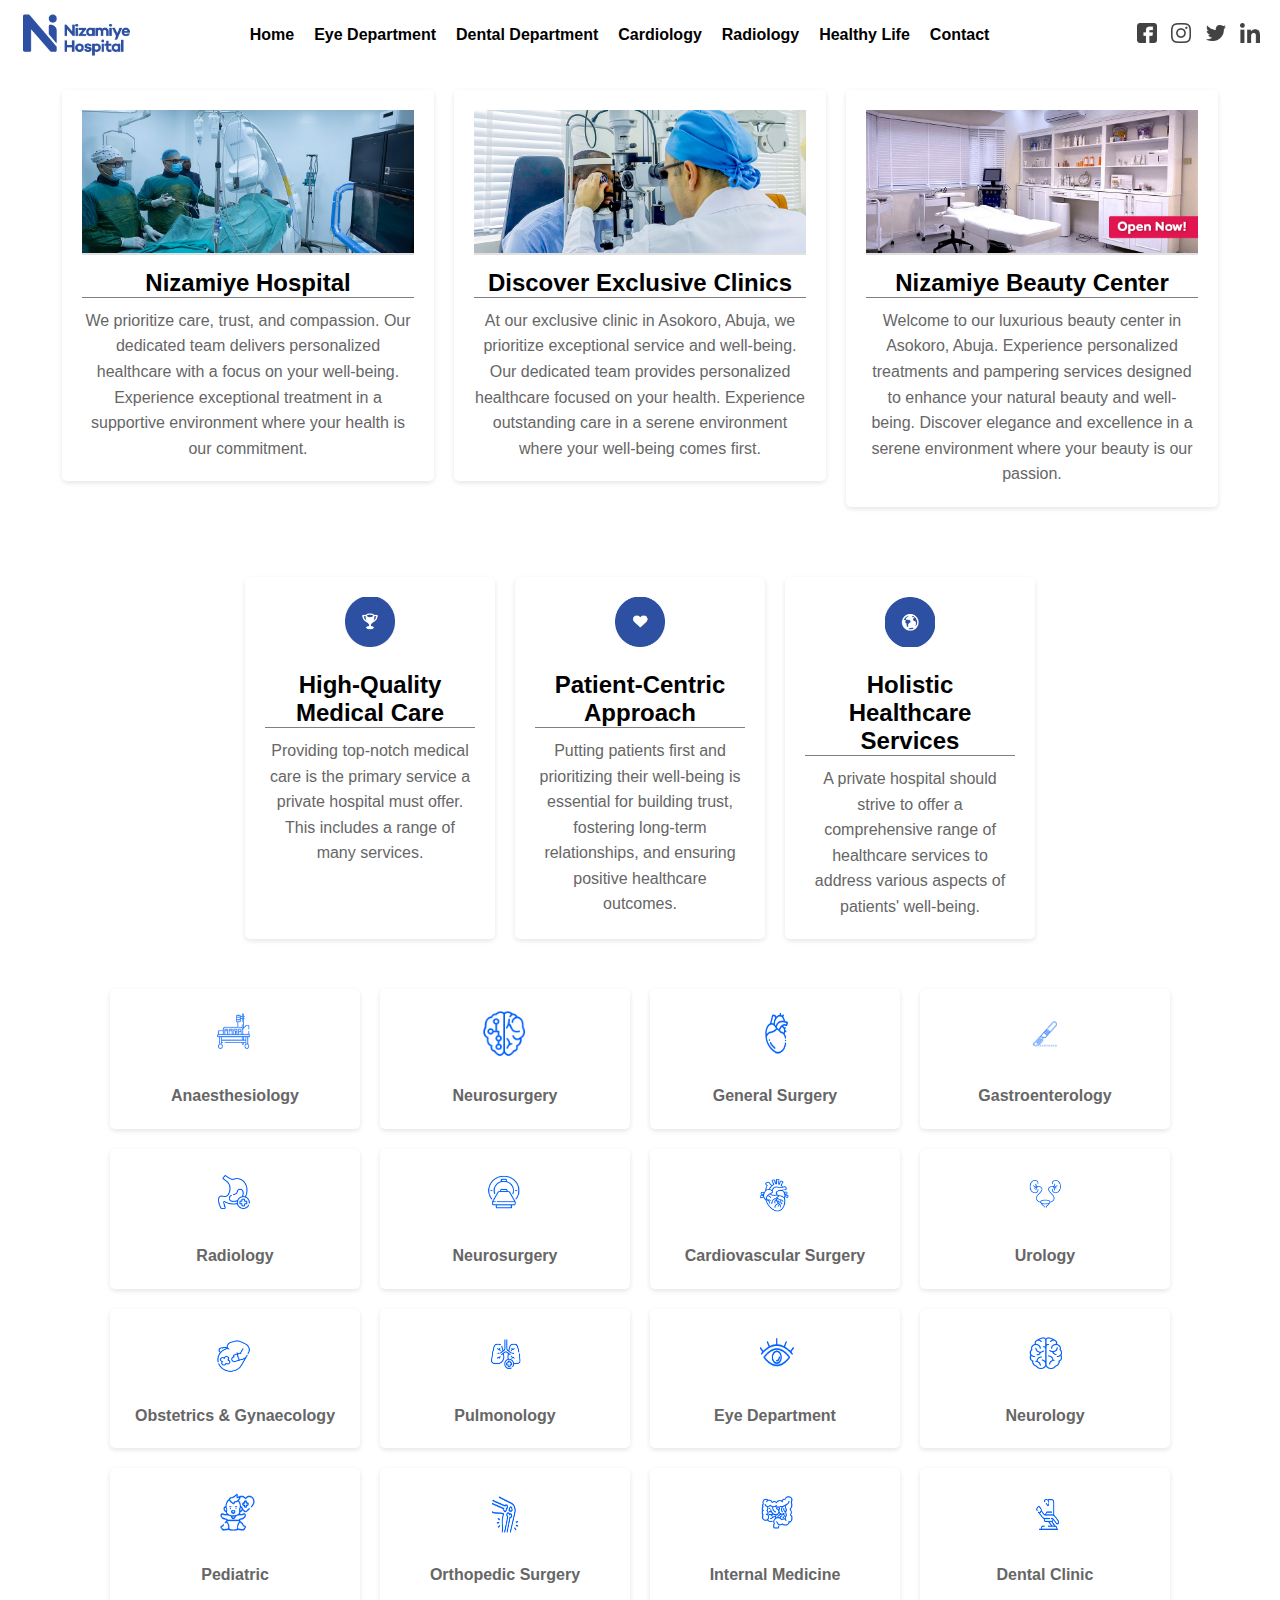
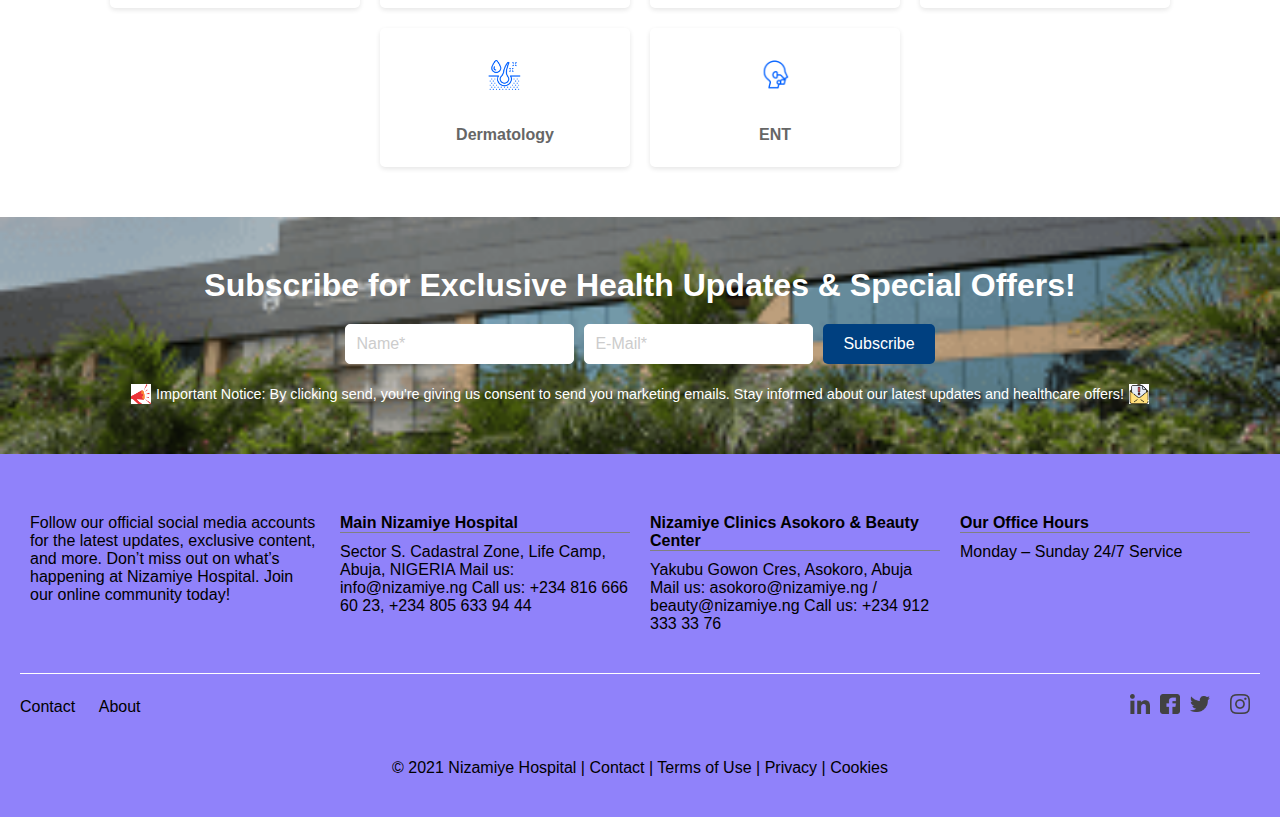
==== index.html @ de2276f6 "checkups" ====
<!DOCTYPE html>
<html lang="en">

<head>
  <meta charset="UTF-8">
  <meta name="viewport" content="width=device-width, initial-scale=1.0">
  <title>Document</title>
  <link rel="stylesheet" href="style.css">
  <link rel="stylesheet" href="nav.css">
  <link rel="stylesheet" href="footer.css">
  <link rel="stylesheet" href="home.css">
  <link rel="stylesheet" href="dental.css">
</head>

<body>
  <header>

    <div class="header-main">
        <img src="nav-img/blue_logo_transparent.png" alt="Nizamiye Hospital Logo" class="logo">
        <nav>
            <ul>
                <li><a href="index.html">Home</a></li>
                <li><a href="jeph.html">Eye Department</a></li>
                <li><a href="dental.html">Dental Department</a></li>
                <li><a href="#">Cardiology</a></li>
                <li><a href="#">Radiology</a></li>
                <li><a href="#">Healthy Life</a></li>
                <li><a href="#">Contact</a></li>
            </ul>
        </nav>
        <div class="social-media">
            <a href="#"><img src="nav-img/facebook.png" alt="Facebook"></a>
            <a href="#"><img src="nav-img/instagram.png" alt="Instagram"></a>
            <a href="#"><img src="nav-img/twitter.png" alt="Twitter"></a>
            <a href="#"><img src="nav-img/linkedin.png" alt=""></a>
        </div>
    </div>
</header>



      
      
      <div class="sections-container">
        <div class="section">
            <img src="home-img/main_lifecamp-1-1000x430.jpg" alt="Nizamiye Hospital">
            <h3>Nizamiye Hospital</h3>
            <p>We prioritize care, trust, and compassion. Our dedicated team delivers personalized healthcare with a
                focus on your well-being. Experience exceptional treatment in a supportive environment where your health
                is our commitment.</p>
        </div>
        <div class="section">
            <img src="home-img/main_asokoro2-1000x430.jpg" alt="Exclusive Clinics">
            <h3>Discover Exclusive Clinics</h3>
            <p>At our exclusive clinic in Asokoro, Abuja, we prioritize exceptional service and well-being. Our
                dedicated team provides personalized healthcare focused on your health. Experience outstanding care in a
                serene environment where your well-being comes first.</p>
        </div>
        <div class="section">
            <img src="home-img/main_beauty-1000x430-1.jpg" alt="Beauty Center">
            <h3>Nizamiye Beauty Center</h3>
            <p>Welcome to our luxurious beauty center in Asokoro, Abuja. Experience personalized treatments and
                pampering services designed to enhance your natural beauty and well-being. Discover elegance and
                excellence in a serene environment where your beauty is our passion.</p>
        </div>
    </div>


    <section class="services-section">
        <div class="container">
            <div class="service">
                <img src="home-img/2ndthrophy download.png" alt="High-Quality Medical Care">
                <h3>High-Quality Medical Care</h3>
                <p>Providing top-notch medical care is the primary service a private hospital must offer. This includes
                    a range of many services.</p>
            </div>
            <div class="service">
                <img src="home-img/heart.png" alt="Patient-Centric Approach">
                <h3>Patient-Centric Approach</h3>
                <p>Putting patients first and prioritizing their well-being is essential for building trust, fostering
                    long-term relationships, and ensuring positive healthcare outcomes.</p>
            </div>
            <div class="service">
                <img src="home-img/health.png" alt="Holistic Healthcare Services">
                <h3>Holistic Healthcare Services</h3>
                <p>A private hospital should strive to offer a comprehensive range of healthcare services to address
                    various aspects of patients' well-being.</p>
            </div>
        </div>

        <div class="container icons">
            <div class="icon-item">
                <img src="home-img/a.png" alt="Anaesthesiology">
                <p>Anaesthesiology</p>
            </div>
            <div class="icon-item">
                <img src="home-img/nuero.png" alt="Neurosurgery">
                <p>Neurosurgery</p>
            </div>
            <div class="icon-item">
                <img src="home-img/Screenshot 2024-07-18 151837.png" alt="General Surgery">
                <p>General Surgery</p>
            </div>
            <div class="icon-item">
                <img src="home-img/Screenshot 2024-07-18 151812.png" alt="Cardiology">
                <p>Gastroenterology</p>
            </div>
            <div class="icon-item">
                <img src="home-img/gas.png" alt="Anaesthesiology">
                <p>Radiology</p>
            </div>
            <div class="icon-item">
                <img src="home-img/radio.png" alt="Neurosurgery">
                <p>Neurosurgery</p>
            </div>
            <div class="icon-item">
                <img src="home-img/cardvio.png" alt="General Surgery">
                <p>Cardiovascular Surgery
                </p>
            </div>
            <div class="icon-item">
                <img src="home-img/urulogy.png" alt="Cardiology">
                <p>Urology</p>
            </div>
            <div class="icon-item">
                <img src="home-img/obster.png" alt="Anaesthesiology">
                <p>Obstetrics & Gynaecology
                </p>
            </div>
            <div class="icon-item">
                <img src="home-img/patholgy.png" alt="Neurosurgery">
                <p>Pulmonology</p>
            </div>
            <div class="icon-item">
                <img src="home-img/eyes.png" alt="General Surgery">
                <p>Eye Department</p>
            </div>
            <div class="icon-item">
                <img src="home-img/neurology.png" alt="Cardiology">
                <p>Neurology
                </p>
            </div>
            <div class="icon-item">
                <img src="home-img/pedriatic.png" alt="Anaesthesiology">
                <p>Pediatric
                </p>
            </div>
            <div class="icon-item">
                <img src="home-img/othopedic.png" alt="Neurosurgery">
                <p>Orthopedic Surgery
                </p>
            </div>
            <div class="icon-item">
                <img src="home-img/internal.png" alt="General Surgery">
                <p>Internal Medicine
                </p>
            </div>
            <div class="icon-item">
                <img src="home-img/dental.png" alt="Cardiology">
                <p>Dental Clinic
                </p>
            </div>
            <div class="icon-item">
                <img src="home-img/dermatology.png" alt="Anaesthesiology">
                <p>Dermatology</p>
            </div>
            <div class="icon-item">
                <img src="home-img/ent.png" alt="Anaesthesiology">
                <p>ENT</p>
            </div>
        </div>
    </section>

    <section class="subscribe-section">
        <div class="sub-container">
            <h2>Subscribe for Exclusive Health Updates & Special Offers!</h2>
            <form class="subscribe-form">
                <input type="text" placeholder="Name*" required>
                <input type="email" placeholder="E-Mail*" required>
                <button type="submit">Subscribe</button>
            </form>
            <p class="notice">
                <img src="home-img/noticedownload.png" alt="Notice Icon">
                Important Notice: By clicking send, you're giving us consent to send you marketing emails. Stay informed
                about our latest updates and healthcare offers!
                <img src="home-img/emaildownload.png" alt="Email Icon">
            </p>
        </div>
    </section>

    <footer class="footer">
      <div class="footer-top">
          <div class="footer-col">
              <p>Follow our official social media accounts for the latest updates, exclusive content, and more. Don’t
                  miss out on what’s happening at Nizamiye Hospital. Join our online community today!</p>
    
          </div>
      <div class="footer-col">
          <h3>Main Nizamiye Hospital</h3>
          <p>Sector S. Cadastral Zone, Life Camp, Abuja, NIGERIA
              Mail us: info@nizamiye.ng
              Call us: +234 816 666 60 23, +234 805 633 94 44</p>
      </div>
      <div class="footer-col">
          <h3>Nizamiye Clinics Asokoro & Beauty Center</h3>
          <p>Yakubu Gowon Cres, Asokoro, Abuja
              Mail us: asokoro@nizamiye.ng / beauty@nizamiye.ng
              Call us: +234 912 333 33 76</p>
      </div>
      <div class="footer-col">
          <h3>Our Office Hours</h3>
          <p>Monday – Sunday
              24/7 Service</p>
      </div>

  </div>
  <div class="footer-bottom">
      <div class="footer-links">
          <a href="#">Contact</a>
          <a href="#">About</a>
      </div>
      <div class="footer-social">
          <a href="#"><img src="footer-img/linkedin.png" alt="" class="soc">
              <div class="fab fa-linkedin"></div>
          </a>
          <a href="#"><img src="footer-img/facebook.png" alt="" class="soc">
              <div class="fab fa-facebook"></div>
          </a>
          <a href="#"><img src="footer-img/twitter.png" alt="" class="soc">
              <div class="fab fa-twitter"></div>
          </a>
          <a href="#"><img src="youtube.png" alt="" class="soc">
              <div class="fab fa-youtube"></div>
          </a>
          <a href="#">
              <div class="fab fa-instagram"><img src="footer-img/instagram.png" alt="" class="soc"></div>
          </a>
      </div>
  </div>
  <div class="footer-legal">
      <p>&copy; 2021 Nizamiye Hospital | <a href="#">Contact</a> | <a href="#">Terms of Use</a> |
          <a href="#">Privacy</a> | <a href="#">Cookies</a>
      </p>
  </div>
</footer>
</body>

</html>
---- style.css ----
* {
    margin: 0;
    padding: 0;
    box-sizing: border-box;
}
body {
    font-family: Arial, sans-serif;
    margin: 0;
    padding: 0;
    box-sizing: border-box;
}
---- nav.css ----
header {
    background-color: #303F9F;
    color: white;
}

.contact-info {
    text-align: center;
    padding: 10px 0;
}

.header-main {
    display: flex;
    justify-content: space-between;
    align-items: center;
    background-color: white;
    padding: 10px 20px;
}

.logo {
    max-height: 50px;
}

nav ul {
    list-style-type: none;
    margin: 0;
    padding: 0;
    display: flex;
}

nav ul li {
    margin-right: 20px;
}

nav ul li a {
    text-decoration: none;
    color: black;
    font-weight: bold;
}

nav ul li a:hover {
    color: #303F9F;
}.social-media a {
    margin-left: 10px;
}

.social-media img {
    max-height: 20px;
}
---- footer.css ----
.footer {
    background-color: rgb(144, 130, 250);
    padding: 40px 20px;
}

.footer-top {
    display: flex;
    justify-content: space-between;
    flex-wrap: wrap;
}

.footer-col {
    flex: 1;
    min-width: 150px;
    margin: 20px 10px;
}

.footer-col h3 {
    font-size: 16px;
    margin-bottom: 10px;
}

.footer-col ul {
    list-style: none;
    padding: 0;
}

.footer-col ul li {
    margin-bottom: 8px;
}

.footer-col ul li a {
    text-decoration: none;
    color: black;
}

.footer-col ul li a:hover {
    text-decoration: underline;
}

.footer-bottom {
    display: flex;
    justify-content: space-between;
    align-items: center;
    border-top: 1px solid white;
    padding-top: 20px;
    margin-top: 20px;
    width: 100%;
    gap: 20px;

}

.footer-links a {


    margin-right: 20px;
    text-decoration: none;
    color: black;
    left: 20px;
}



/* .footer-links a:hover {
    text-decoration: underline;
} */

.footer-social {
    display: flex;
    margin-right: 10px;
    font-size: 20px;
    color: black;
    gap: 10px;

}

.soc {
    width: 20px;

}

.footer-legal {
    text-align: center;
    border-top: 1px solid #white;
    padding-top: 20px;
    margin-top: 20px;
}

.footer-legal a {
    text-decoration: none;
    color: black;
}

.footer-legal a:hover {
    text-decoration: underline;
}
---- home.css ----
.sections-container {
    display: flex;
    justify-content: center;
    align-items: flex-start;
    padding: 20px;
    gap: 20px;
}

.section {
    background-color: white;
    border-radius: 5px;
    box-shadow: 0 2px 5px rgba(0, 0, 0, 0.1);
    overflow: hidden;
    width: 30%;
    text-align: center;
    padding: 20px;
    box-sizing: border-box;
}

.section img {
    width: 100%;
    height: auto;
    border-bottom: 2px solid #e0e0e0;
}

.section h3 {
    font-size: 1.5em;
    margin: 10px 0;
}

.section p {
    font-size: 1em;
    color: #666;
    line-height: 1.6;
}




.subscribe-section {
    background: url('home-img/Nizamiye-Hospital-Abuja-326x245.png') no-repeat center center/cover;
    background-size: cover;
    color: white;
    text-align: center;
    padding: 50px 0;
}

.sub-container {
    width: 80%;
    margin: 0 auto;
}

h2 {
    font-size: 2em;
    margin-bottom: 20px;
}

.subscribe-form {
    display: flex;
    justify-content: center;
    gap: 10px;
    margin-bottom: 20px;
}

.subscribe-form input {
    padding: 10px;
    border: 1px solid #fff;
    border-radius: 5px;
    font-size: 1em;
    color: #333;
    outline: none;
}

.subscribe-form input::placeholder {
    color: #ccc;
}

.subscribe-form button {
    padding: 10px 20px;
    border: none;
    border-radius: 5px;
    background-color: #004080;
    color: white;
    font-size: 1em;
    cursor: pointer;
}

.notice {
    font-size: 0.9em;
    margin-top: 20px;
    display: flex;
    align-items: center;
    justify-content: center;
    gap: 5px;
}

.notice img {
    width: 20px;
    height: 20px;
}

.service{
    background-color: #004080;
}

.services-section {
    text-align: center;
    padding: 50px 0;
}

.container {
    display: flex;
    justify-content: center;
    flex-wrap: wrap;
    gap: 20px;
}

.service, .icon-item {
    background-color: white;
    border-radius: 5px;
    box-shadow: 0 2px 5px rgba(0, 0, 0, 0.1);
    padding: 20px;
    width: 250px;
    box-sizing: border-box;
}

.service img, .icon-item img {
    width: 50px;
    height: 50px;
    margin-bottom: 10px;
}

.service h3 {
    font-size: 1.5em;
    margin: 10px 0;
}

.service p, .icon-item p {
    font-size: 1em;
    color: #666;
    line-height: 1.6;
}

.icons {
    margin-top: 50px;
}

.icon-item p {
    margin-top: 10px;
    font-weight: bold;
}
---- dental.css ----
* {
    padding: 0;
    margin: 0;
    box-sizing: 0;
}
body {
    font-family: Arial, Helvetica, sans-serif;
}
.clinic {
    display: flex;
    flex-direction: column;
    height: 110px;
    padding:3% 0% 0% 5% ;
    gap: 5px;
    margin: 1% 0% 1% 0%;
    background-color: rgb(0,148,130);
    color: white;
}
.Billing_ctn {
    display: flex;
    flex-direction: row;
    flex-wrap: wrap;
    justify-content: center;
    width: 97% ;
}
.Allbilling {
    display: flex;
    flex-direction: column;
    flex-wrap: wrap;
    width: 70%;
}
.Welcome {
    display: flex;
    flex-direction: column;
    line-height: 30px;
    padding-left: 4%;
}
.Why {
    display: flex;
    flex-direction: column;
    width: 14%;
    gap: 20px;
    background-color: white;
    padding-left: 1.%;
}
h3 {
    border-bottom: 1px solid gray;
}
.p_one {
    border-bottom: 1px solid gray;
}
.EX {
    display: flex;
    flex-direction: row;
    flex-wrap: wrap;
    width: 95%;
    gap:3%;
    margin-top: 2%;
    justify-content: center;
    background-color: rgb(248,248,248);
}
.Choose {
    display: flex;
    flex-direction: column;
    width: 75%;
    gap: 35px;
}
.can {
    display: flex;
    padding: 3% 0% 1% 3%;
    line-height: 30px;
}
.Team {
    display: flex;
    flex-direction: column;
    padding: 3% 0% 1% 3%;
    line-height: 30px;
    width: 50%;
}
.Team img {
    width: 100%;
}
.two {
    font-size: x-small;
    padding-left: 5%;
}
.Rightside {
    display: flex;
    flex-direction: column;
    flex-wrap: wrap;
    width: 30%;
    gap: 10%;  
}
.search {
    display: flex;
    height: 5%;
    width: 400px;
}
.search input {
    width: 100%;
}
.search button {
    width: 30%;
    background-color: black;
    color: white;
}
.Healthy {
    display: flex;
    gap: 5px;
    align-items: center;
}
hr {
    width: 60%; 
}
.img1 img {
    width: 90%;
}
.img2 img {
    width: 100%;
}
.pic {
    display: flex;
}
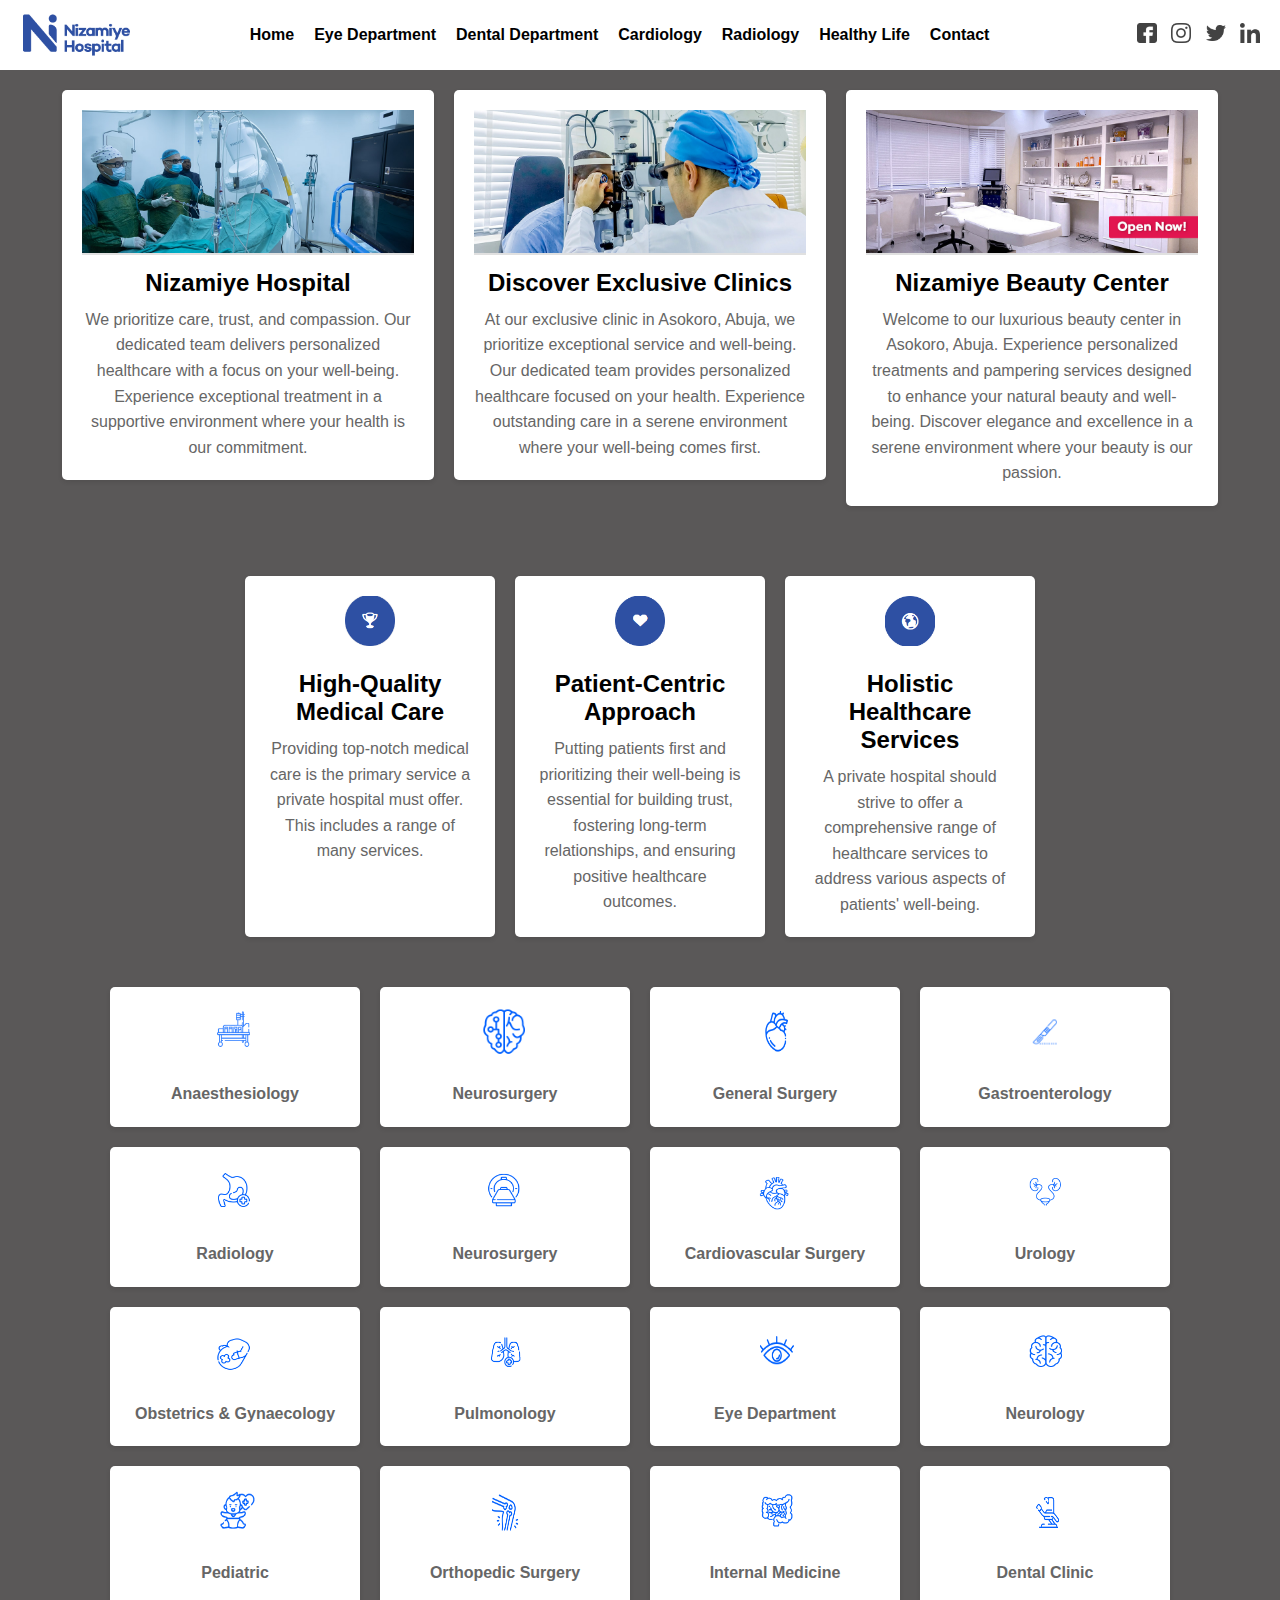
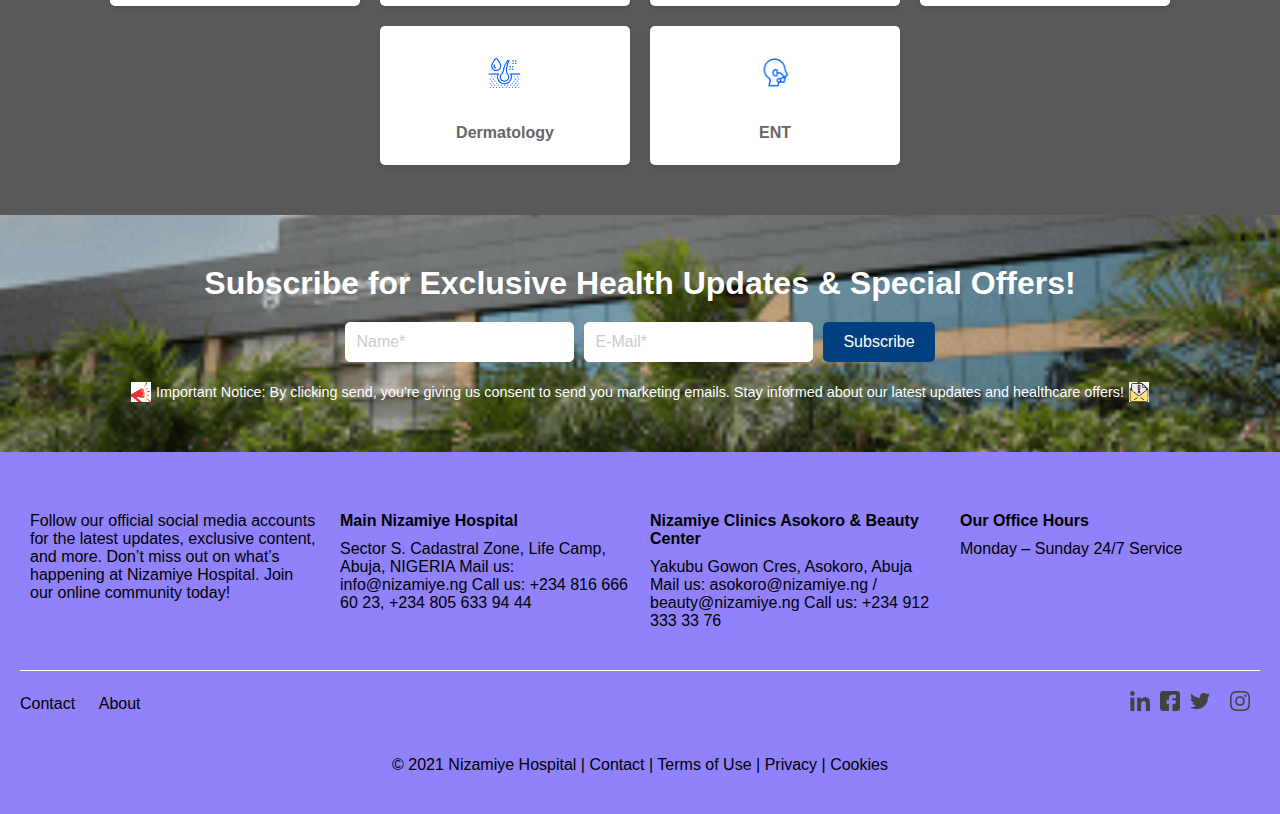
==== commit e4fd10c2: "LINKED JAPH PAGE" ====
--- a/index.html
+++ b/index.html
@@ -9,7 +9,7 @@
   <link rel="stylesheet" href="nav.css">
   <link rel="stylesheet" href="footer.css">
   <link rel="stylesheet" href="home.css">
-  <link rel="stylesheet" href="dental.css">
+  <link rel="stylesheet" href="jeph.css">
 </head>
 
 <body>
@@ -23,7 +23,7 @@
                 <li><a href="jeph.html">Eye Department</a></li>
                 <li><a href="dental.html">Dental Department</a></li>
                 <li><a href="#">Cardiology</a></li>
-                <li><a href="#">Radiology</a></li>
+                <li><a href="rad.html">Radiology</a></li>
                 <li><a href="#">Healthy Life</a></li>
                 <li><a href="#">Contact</a></li>
             </ul>
--- a/jeph.css
+++ b/jeph.css
@@ -0,0 +1,175 @@
+*{margin: 0%;padding: 0%;}
+body{background-color: rgb(90, 88, 88);}
+header {
+    background-color: #303F9F;
+    color: white;
+}
+
+.contact-info {
+    text-align: center;
+    padding: 10px 0;
+}
+
+.header-main {
+    display: flex;
+    justify-content: space-between;
+    align-items: center;
+    background-color: white;
+    padding: 10px 20px;
+}
+
+.logo {
+    max-height: 50px;
+}
+
+nav ul {
+    list-style-type: none;
+    margin: 0;
+    padding: 0;
+    display: flex;
+}
+
+nav ul li {
+    margin-right: 20px;
+}
+
+nav ul li a {
+    text-decoration: none;
+    color: black;
+    font-weight: bold;
+}
+
+nav ul li a:hover {
+    color: #303F9F;
+}.social-media a {
+    margin-left: 10px;
+}
+
+.social-media img {
+    max-height: 20px;
+}
+.section1{background-image: url(./Images/background\ img.jpg);background-size: cover;height: 500px;}
+.h1{text-align: center;color: rgb(0, 0, 0);top: 50%;right: 30%;position: relative;font-size: 30px;}
+.colu1{margin-left: 300px;}
+.coll0{text-align: center;width: 100%;align-self: center;margin-top: 20px;margin-bottom: 20px;}
+.section3{width: 100%;display: flex;justify-content: center;height: 400px;gap: 20px;margin-bottom: 20px;}
+.coll1{background-image: url(./Images/img01.webp);width: 60%;}
+.text1{margin-top: 320px;color: rgb(7, 7, 7);}
+.coll2{background-image: url(./Images/img9.jpg);width: 40%;background-size: cover;}
+.text2{margin-top: 300px;color: rgb(110, 109, 109);}
+.section4{width: 100%;display: flex;justify-content: center;height: 400px;gap: 20px;margin-bottom: 20px;}
+.text3{margin-top: 300px;color: rgb(8, 8, 8);}
+.coll4{background-image: url(./Images/img10.avif);width: 40%;}
+.text4{margin-top: 300px;color: rgb(253, 252, 252);}
+.coll5{background-image: url(./Images/img3.jpg);width: 60%;}
+.section5{width: 100%;display: flex;justify-content: center;height: 300px;gap: 20px;margin-bottom: 30px;}
+.text5{margin-top: 200px;color: rgb(245, 244, 244);}
+.coll6{background-image: url(./Images/img5.jpg);width: 33.3%;}
+.text6{margin-top: 200px;color: rgb(255, 255, 255);}
+.coll7{background-image: url(./Images/img6.jpg);width: 33.3%;background-repeat: no-repeat;height: 300px;}
+.text7{margin-top: 200px;color: rgb(255, 255, 255);}
+.coll8{background-image: url(./Images/img7.jpg);width: 33.3%; background-size: cover;}
+.section6{background-image: url(./Images/img1.jpg);background-size:cover;height: 500px;background-repeat: no-repeat;}
+.button1{text-align: center;color: rgb(0, 0, 0);top: 80%;left: 0%;position: relative;font-size: 30px;}
+.section7{width: 100%;margin-bottom: 30px;align-items: center;justify-content: center;display: flex;}
+.section8{width: 100%;margin-bottom: 30px;align-items: center;display: flex;gap: 30px;align-items: normal;}
+.img1{width: 50%;}
+.img2{width: 50%;}
+.tsect{align-items: center;justify-content: center;display: flex;gap: 30px;margin-bottom: 30px;}
+.b1{align-self: center;}
+.b2{align-self: center;}
+.footer {
+    background-color: rgb(144, 130, 250);
+    padding: 40px 20px;
+}
+
+.footer-top {
+    display: flex;
+    justify-content: space-between;
+    flex-wrap: wrap;
+}
+
+.footer-col {
+    flex: 1;
+    min-width: 150px;
+    margin: 20px 10px;
+}
+
+.footer-col h3 {
+    font-size: 16px;
+    margin-bottom: 10px;
+}
+
+.footer-col ul {
+    list-style: none;
+    padding: 0;
+}
+
+.footer-col ul li {
+    margin-bottom: 8px;
+}
+
+.footer-col ul li a {
+    text-decoration: none;
+    color: black;
+}
+
+.footer-col ul li a:hover {
+    text-decoration: underline;
+}
+
+.footer-bottom {
+    display: flex;
+    justify-content: space-between;
+    align-items: center;
+    border-top: 1px solid white;
+    padding-top: 20px;
+    margin-top: 20px;
+    width: 100%;
+    gap: 20px;
+
+}
+
+.footer-links a {
+
+
+    margin-right: 20px;
+    text-decoration: none;
+    color: black;
+    left: 20px;
+}
+
+
+
+/* .footer-links a:hover {
+    text-decoration: underline;
+} */
+
+.footer-social {
+    display: flex;
+    margin-right: 10px;
+    font-size: 20px;
+    color: black;
+    gap: 10px;
+
+}
+
+.soc {
+    width: 20px;
+
+}
+.footer-legal {
+    text-align: center;
+    border-top: 1px solid #white;
+    padding-top: 20px;
+    margin-top: 20px;
+}
+.footer-legal a {
+    text-decoration: none;
+    color: black;
+}
+
+.footer-legal a:hover {
+    text-decoration: underline;
+}
+
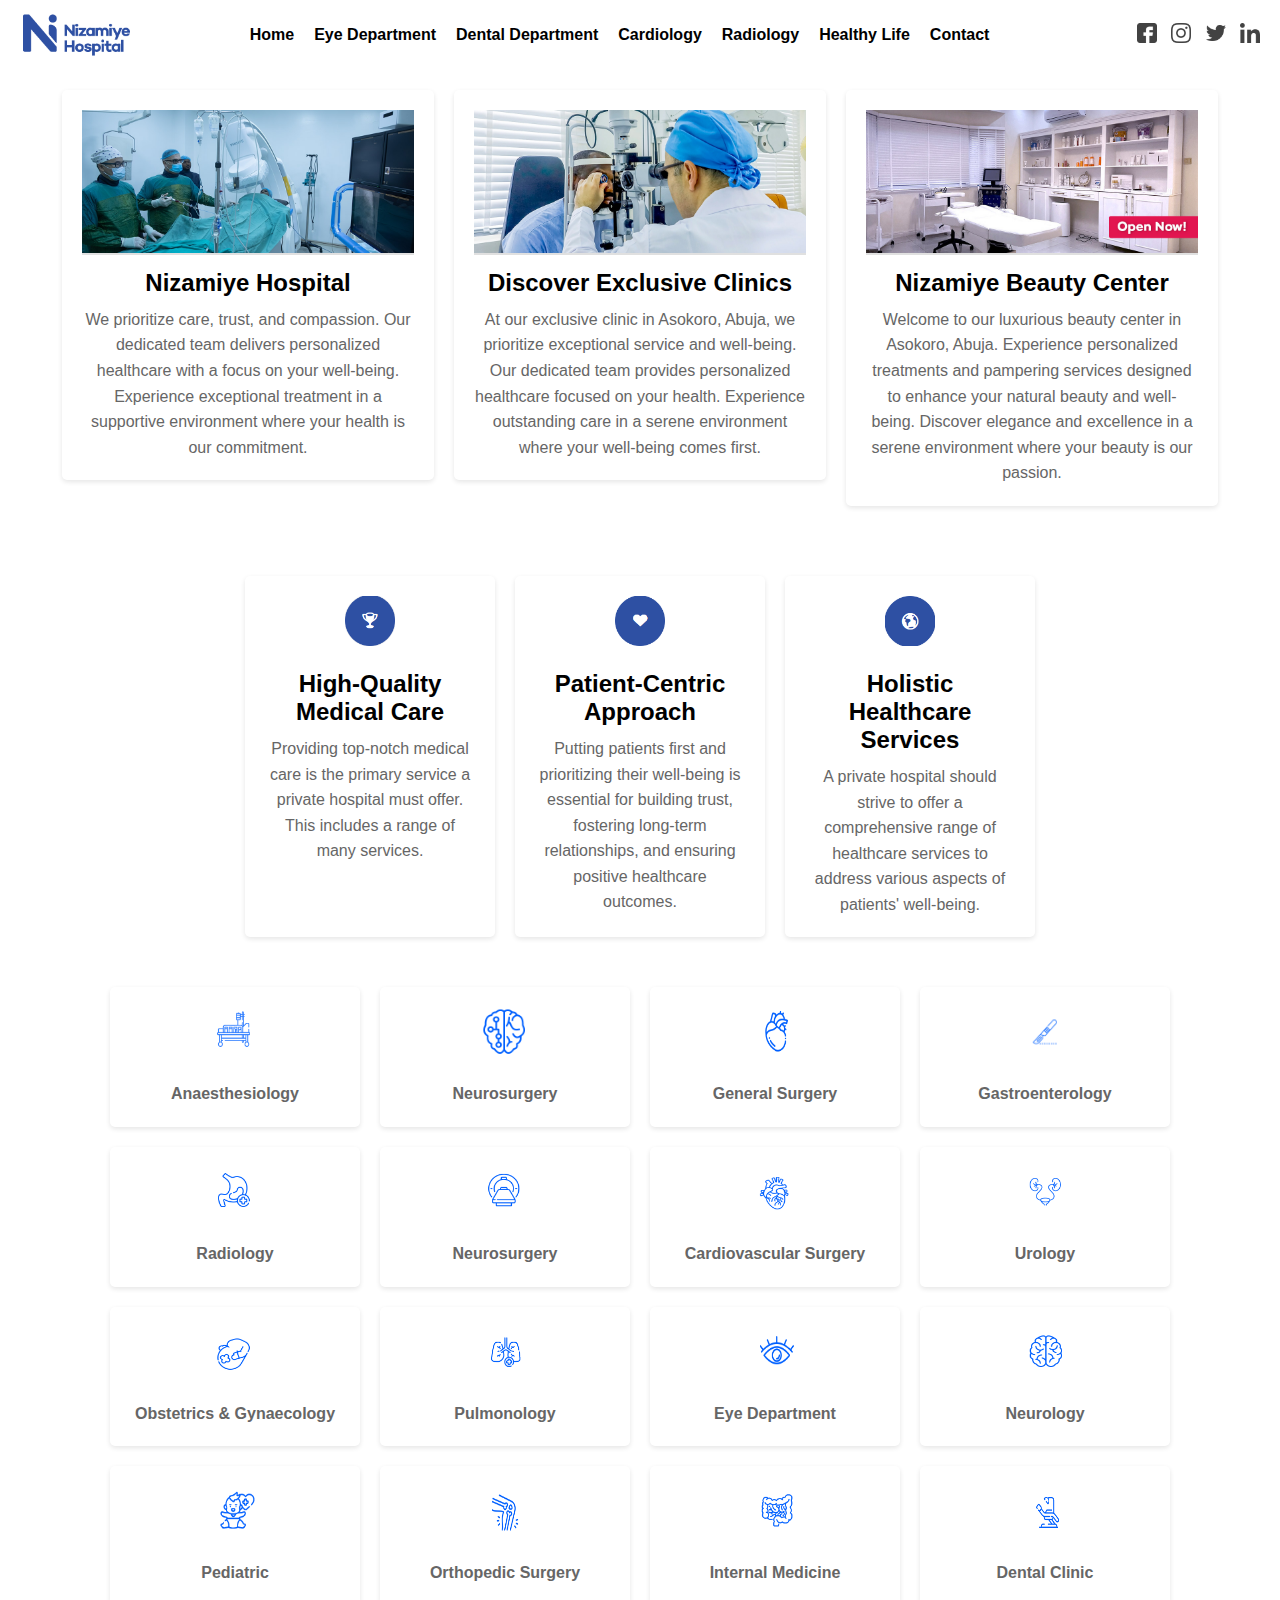
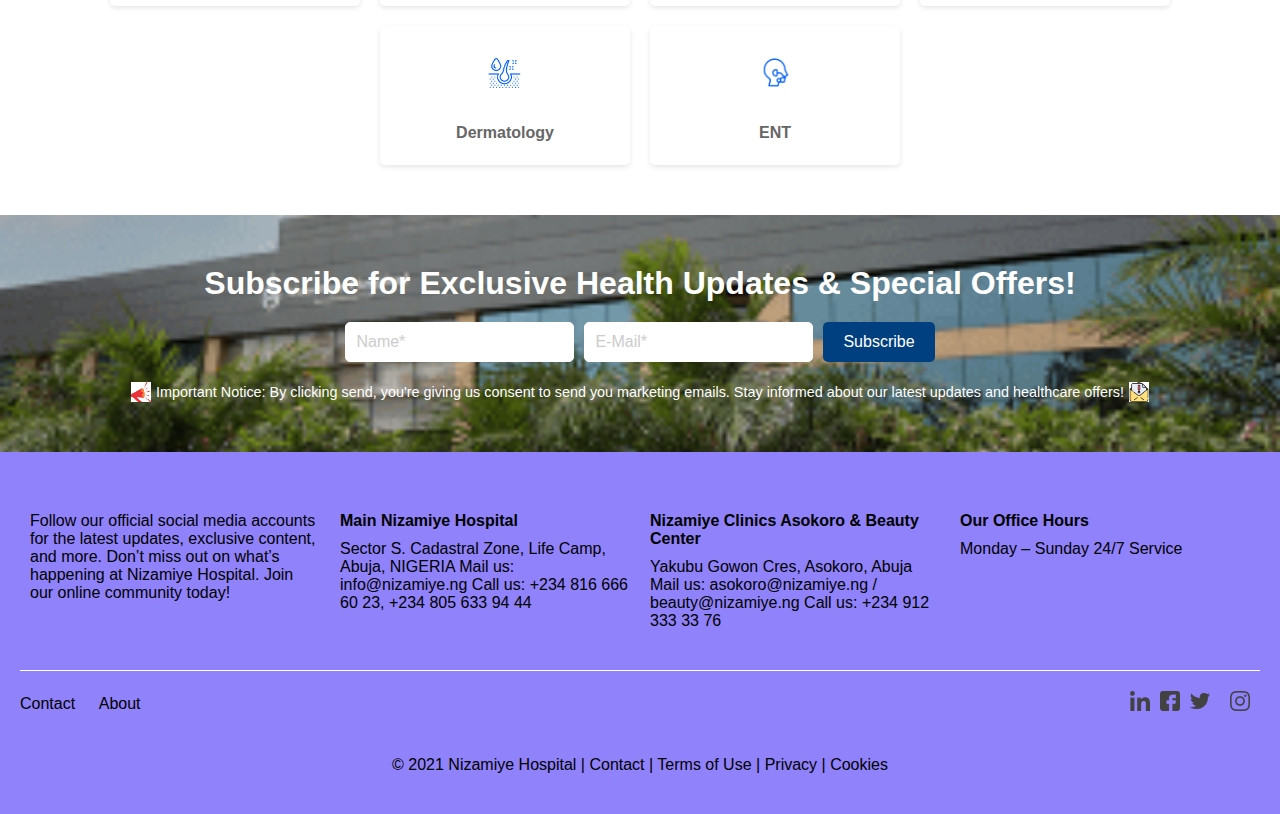
==== commit a6ca7bea: "checked" ====
--- a/index.html
+++ b/index.html
@@ -9,7 +9,6 @@
   <link rel="stylesheet" href="nav.css">
   <link rel="stylesheet" href="footer.css">
   <link rel="stylesheet" href="home.css">
-  <link rel="stylesheet" href="jeph.css">
 </head>
 
 <body>
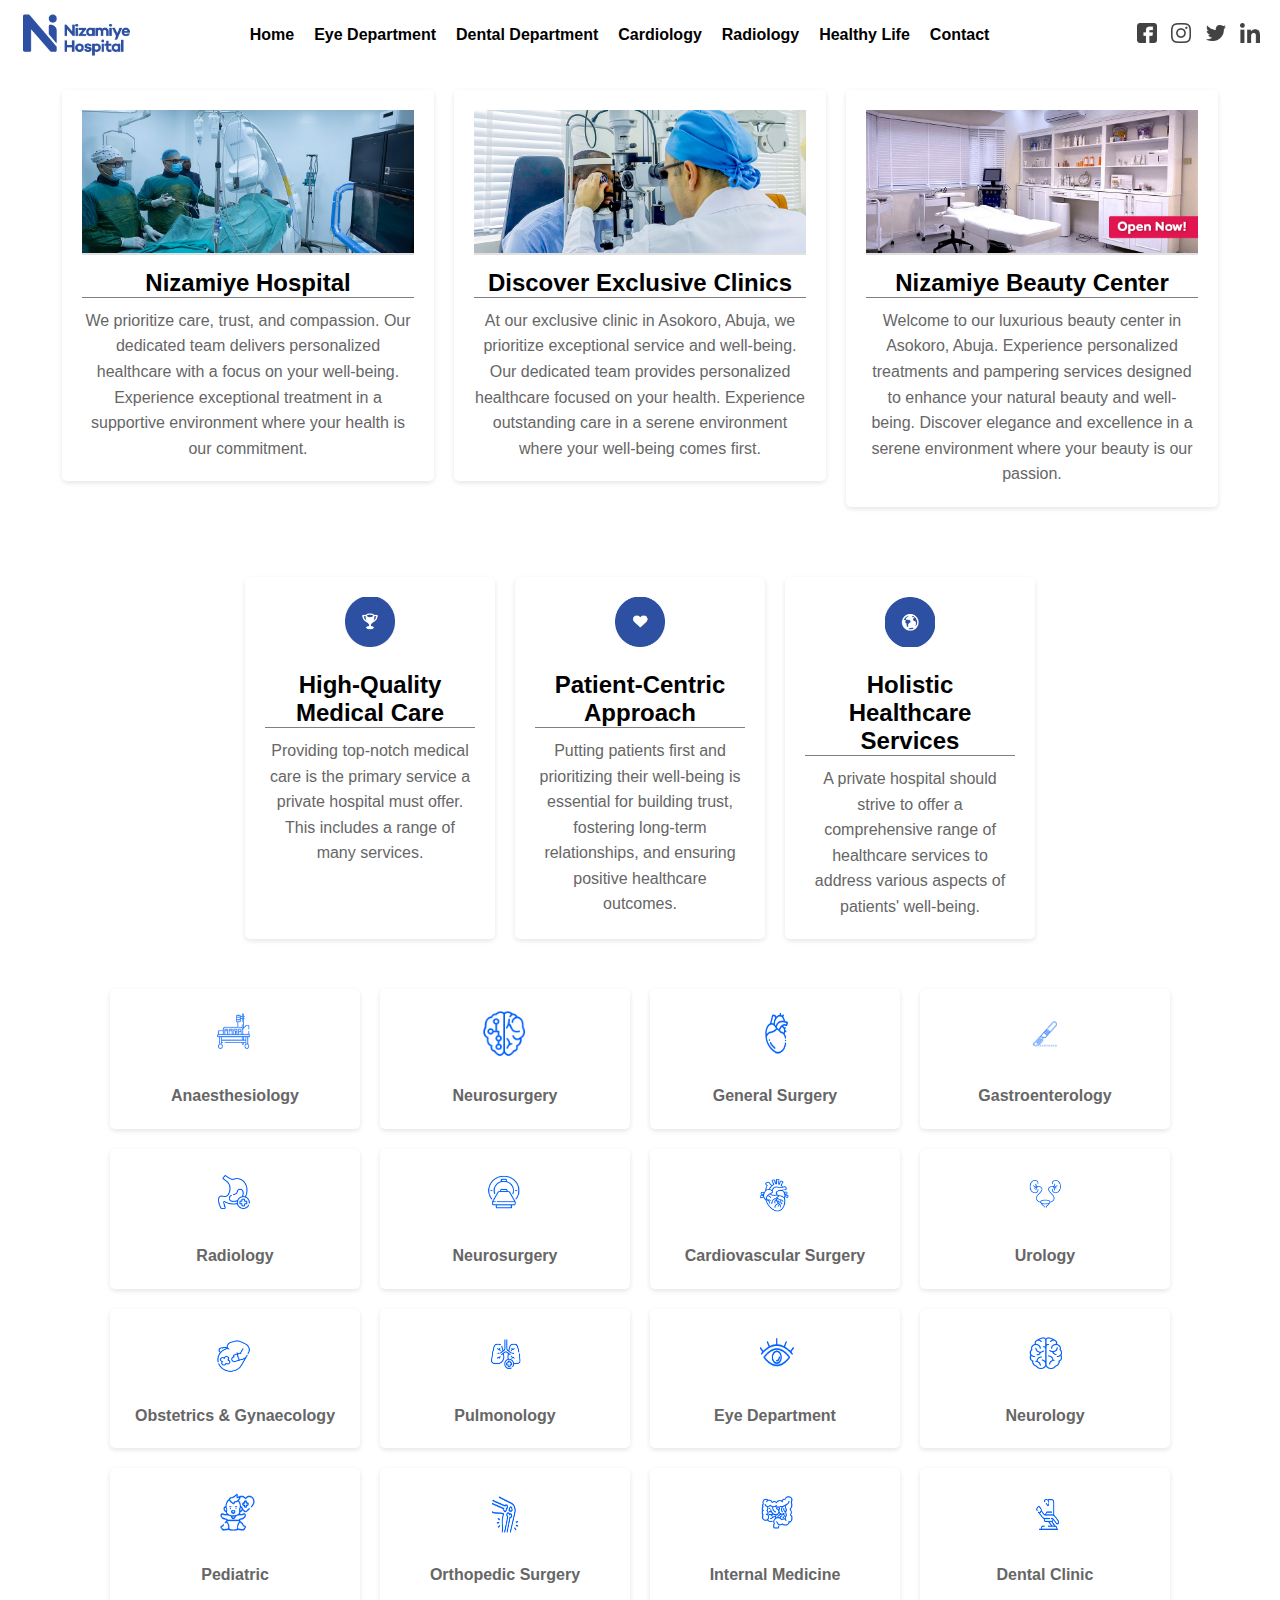
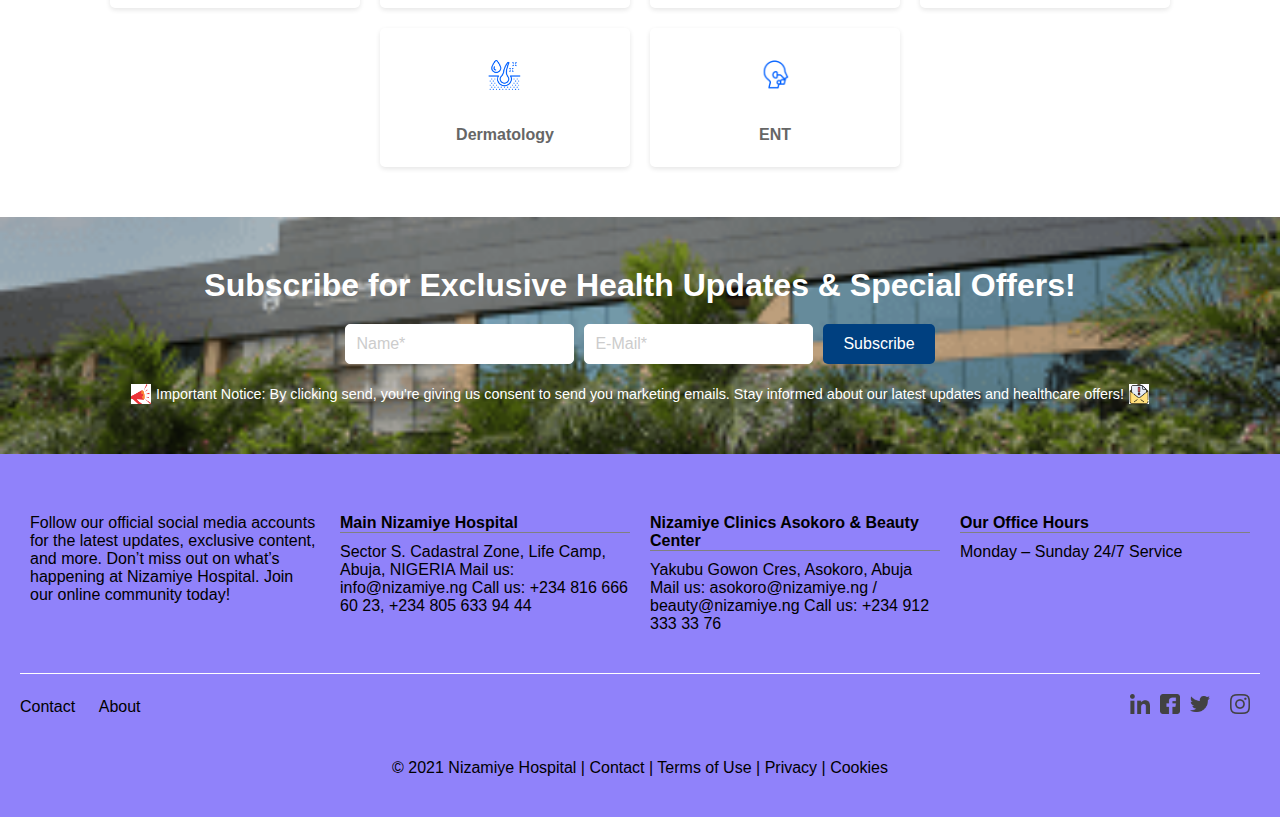
==== commit 9db97aa0: "merged rad.html and linked" ====
--- a/index.html
+++ b/index.html
@@ -9,6 +9,8 @@
   <link rel="stylesheet" href="nav.css">
   <link rel="stylesheet" href="footer.css">
   <link rel="stylesheet" href="home.css">
+  <link rel="stylesheet" href="dental.css">
+  <link rel="stylesheet" href="rad.css">
 </head>
 
 <body>
--- a/dental.css
+++ b/dental.css
@@ -0,0 +1,123 @@
+* {
+    padding: 0;
+    margin: 0;
+    box-sizing: 0;
+}
+body {
+    font-family: Arial, Helvetica, sans-serif;
+}
+.clinic {
+    display: flex;
+    flex-direction: column;
+    height: 110px;
+    padding:3% 0% 0% 5% ;
+    gap: 5px;
+    margin: 1% 0% 1% 0%;
+    background-color: rgb(0,148,130);
+    color: white;
+}
+.Billing_ctn {
+    display: flex;
+    flex-direction: row;
+    flex-wrap: wrap;
+    justify-content: center;
+    width: 97% ;
+}
+.Allbilling {
+    display: flex;
+    flex-direction: column;
+    flex-wrap: wrap;
+    width: 70%;
+}
+.Welcome {
+    display: flex;
+    flex-direction: column;
+    line-height: 30px;
+    padding-left: 4%;
+}
+.Why {
+    display: flex;
+    flex-direction: column;
+    width: 14%;
+    gap: 20px;
+    background-color: white;
+    padding-left: 1.%;
+}
+h3 {
+    border-bottom: 1px solid gray;
+}
+.p_one {
+    border-bottom: 1px solid gray;
+}
+.EX {
+    display: flex;
+    flex-direction: row;
+    flex-wrap: wrap;
+    width: 95%;
+    gap:3%;
+    margin-top: 2%;
+    justify-content: center;
+    background-color: rgb(248,248,248);
+}
+.Choose {
+    display: flex;
+    flex-direction: column;
+    width: 75%;
+    gap: 35px;
+}
+.can {
+    display: flex;
+    padding: 3% 0% 1% 3%;
+    line-height: 30px;
+}
+.Team {
+    display: flex;
+    flex-direction: column;
+    padding: 3% 0% 1% 3%;
+    line-height: 30px;
+    width: 50%;
+}
+.Team img {
+    width: 100%;
+}
+.two {
+    font-size: x-small;
+    padding-left: 5%;
+}
+.Rightside {
+    display: flex;
+    flex-direction: column;
+    flex-wrap: wrap;
+    width: 30%;
+    gap: 10%;  
+}
+.search {
+    display: flex;
+    height: 5%;
+    width: 400px;
+}
+.search input {
+    width: 100%;
+}
+.search button {
+    width: 30%;
+    background-color: black;
+    color: white;
+}
+.Healthy {
+    display: flex;
+    gap: 5px;
+    align-items: center;
+}
+hr {
+    width: 60%; 
+}
+.img1 img {
+    width: 90%;
+}
+.img2 img {
+    width: 100%;
+}
+.pic {
+    display: flex;
+}--- a/rad.css
+++ b/rad.css
@@ -0,0 +1,170 @@
+*{
+    padding:0;
+    margin:0;
+    box-sizing: border-box;
+    font-family: sans-serif;
+}
+
+.section_one_text1{
+    background-color: #F8F8F8;
+    padding: 20px 60px;
+    font-size: 15px;
+    color:rgb(182, 178, 178);
+}
+
+.section_one_text2{
+    display: flex;
+    flex-direction: column;
+    height: 140px; 
+    background:linear-gradient(to right, #009053 , #00A4B3);
+    padding: 20px 60px;
+    font-size: 15px;
+    /* align-items: center; */
+    justify-content: center;
+    
+
+}
+
+.section_one_text2 p:nth-child(1){
+    font-size: 40px;
+    color: rgb(182, 178, 178);
+}
+
+.section_one_text2 p:nth-child(2){
+    color:white
+}
+
+.section_two{
+    margin-top: 100px;
+    margin-left: 60px;
+}
+
+.section_two_text1 p:nth-child(1){
+    font-size: 20px;
+    margin-bottom: 20px;
+}
+
+.section_two_text1 p:nth-child(2){
+    font-size: 15px;
+    color: #777573;
+    margin-bottom: 8px;
+}
+
+.section_two_text1 p:nth-child(3){
+    margin-bottom: 25px;
+    font-size: 15px;
+    color: #777573;
+}
+
+.section_two_text2 p{
+    font-weight: 600;
+    margin-bottom: 15px;
+}
+
+.section_two_text2 ul{
+    color: #777573;
+    padding-left: 18px;
+
+}
+
+.section_two_text2 ul li{
+    padding-bottom: 10px;
+
+}
+
+.section_three{
+    width: 100%;
+    display: flex;
+    margin-left: 60px;
+    margin-top: 50px;
+}
+
+.section_three_item1{
+    width:25%;
+    
+}
+
+.section_three_item1 span{
+    font-weight: bold;
+}
+
+.section_three_item1 img{
+    border-radius: 2%;
+    width: 85%;
+    box-shadow: 5px 5px 5px 5px #eeeeee;
+    margin-top: 20px;
+    margin-bottom: 25px;
+}
+
+.section_three_item2{
+    width:25%
+}
+
+.section_three_item2 img{
+    border-radius: 2%;
+    width: 85%;
+    box-shadow: 5px 5px 5px 5px #eeeeee;
+    margin-top: 20px;
+    margin-bottom: 25px;
+
+}
+.section_three_item2 span{
+    font-weight: bold;
+}
+
+.section_three_item3{
+    width:25%
+}
+
+.section_three_item3 img{
+    border-radius: 2%;
+    width: 85%;
+    box-shadow: 5px 5px 5px 5px #eeeeee;
+    margin-top: 20px;
+    margin-bottom: 25px;
+}
+
+.section_three_item3 span{
+    font-weight: bold;
+}
+
+.section_three_item4{
+    width:25%
+}
+.section_three_item4 img{
+    border-radius: 2%;
+    width: 80%;
+    box-shadow: 5px 5px 5px 5px #eeeeee;
+    margin-top: 20px;
+    margin-bottom: 25px;
+}
+
+.section_three_item4 span{
+    font-weight: bold;
+}
+
+.section_four{
+    width: 100%;
+    display: flex;
+    margin-left: 60px;
+    margin-top: 50px;
+    
+
+}
+
+.section_four_item1{
+    width:25%
+}
+.section_four_item1 img{
+    border-radius: 2%;
+    width: 85%;
+    box-shadow: 5px 5px 5px 5px #eeeeee;
+    margin-top: 20px;
+    margin-bottom: 25px;
+}
+
+.section_four_item1 span{
+    font-weight: bold;
+}
+
+
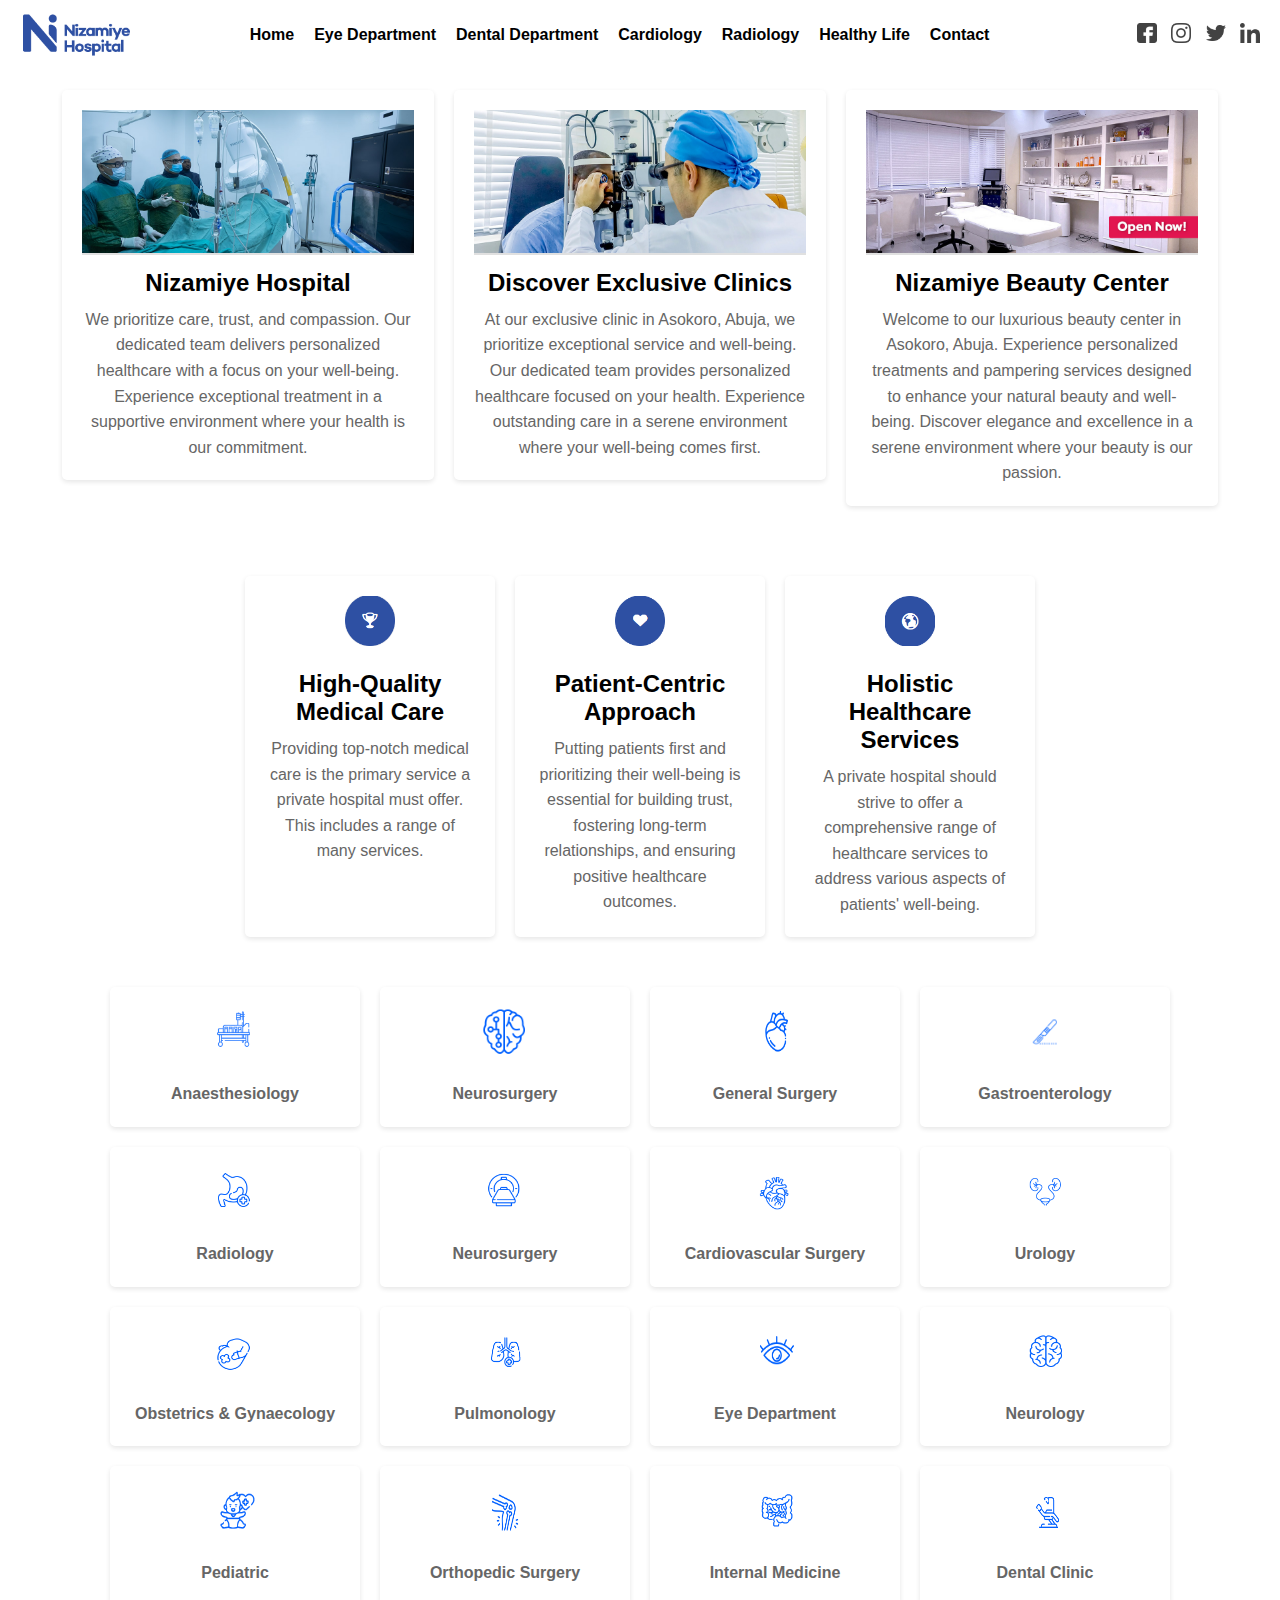
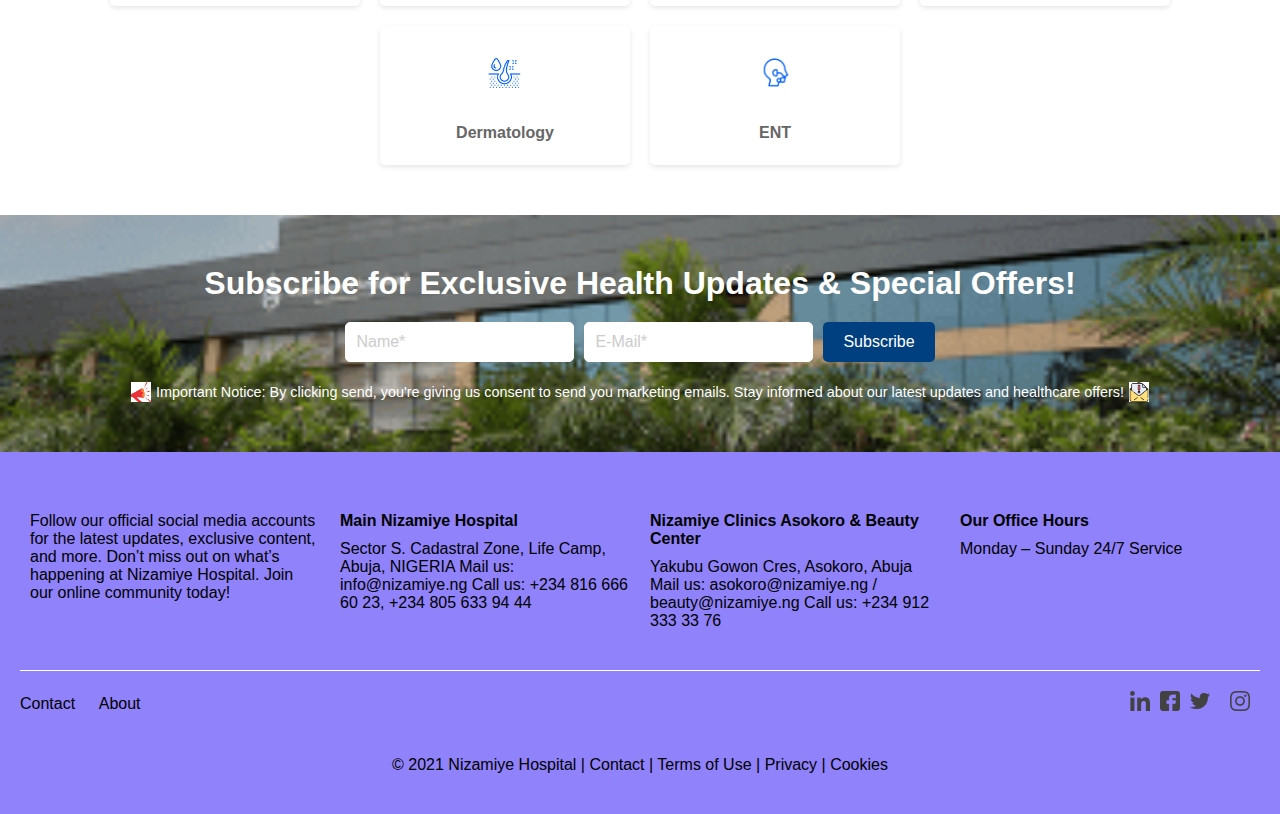
==== commit 087cf2ef: "pulled and merged" ====
--- a/index.html
+++ b/index.html
@@ -9,8 +9,6 @@
   <link rel="stylesheet" href="nav.css">
   <link rel="stylesheet" href="footer.css">
   <link rel="stylesheet" href="home.css">
-  <link rel="stylesheet" href="dental.css">
-  <link rel="stylesheet" href="rad.css">
 </head>
 
 <body>
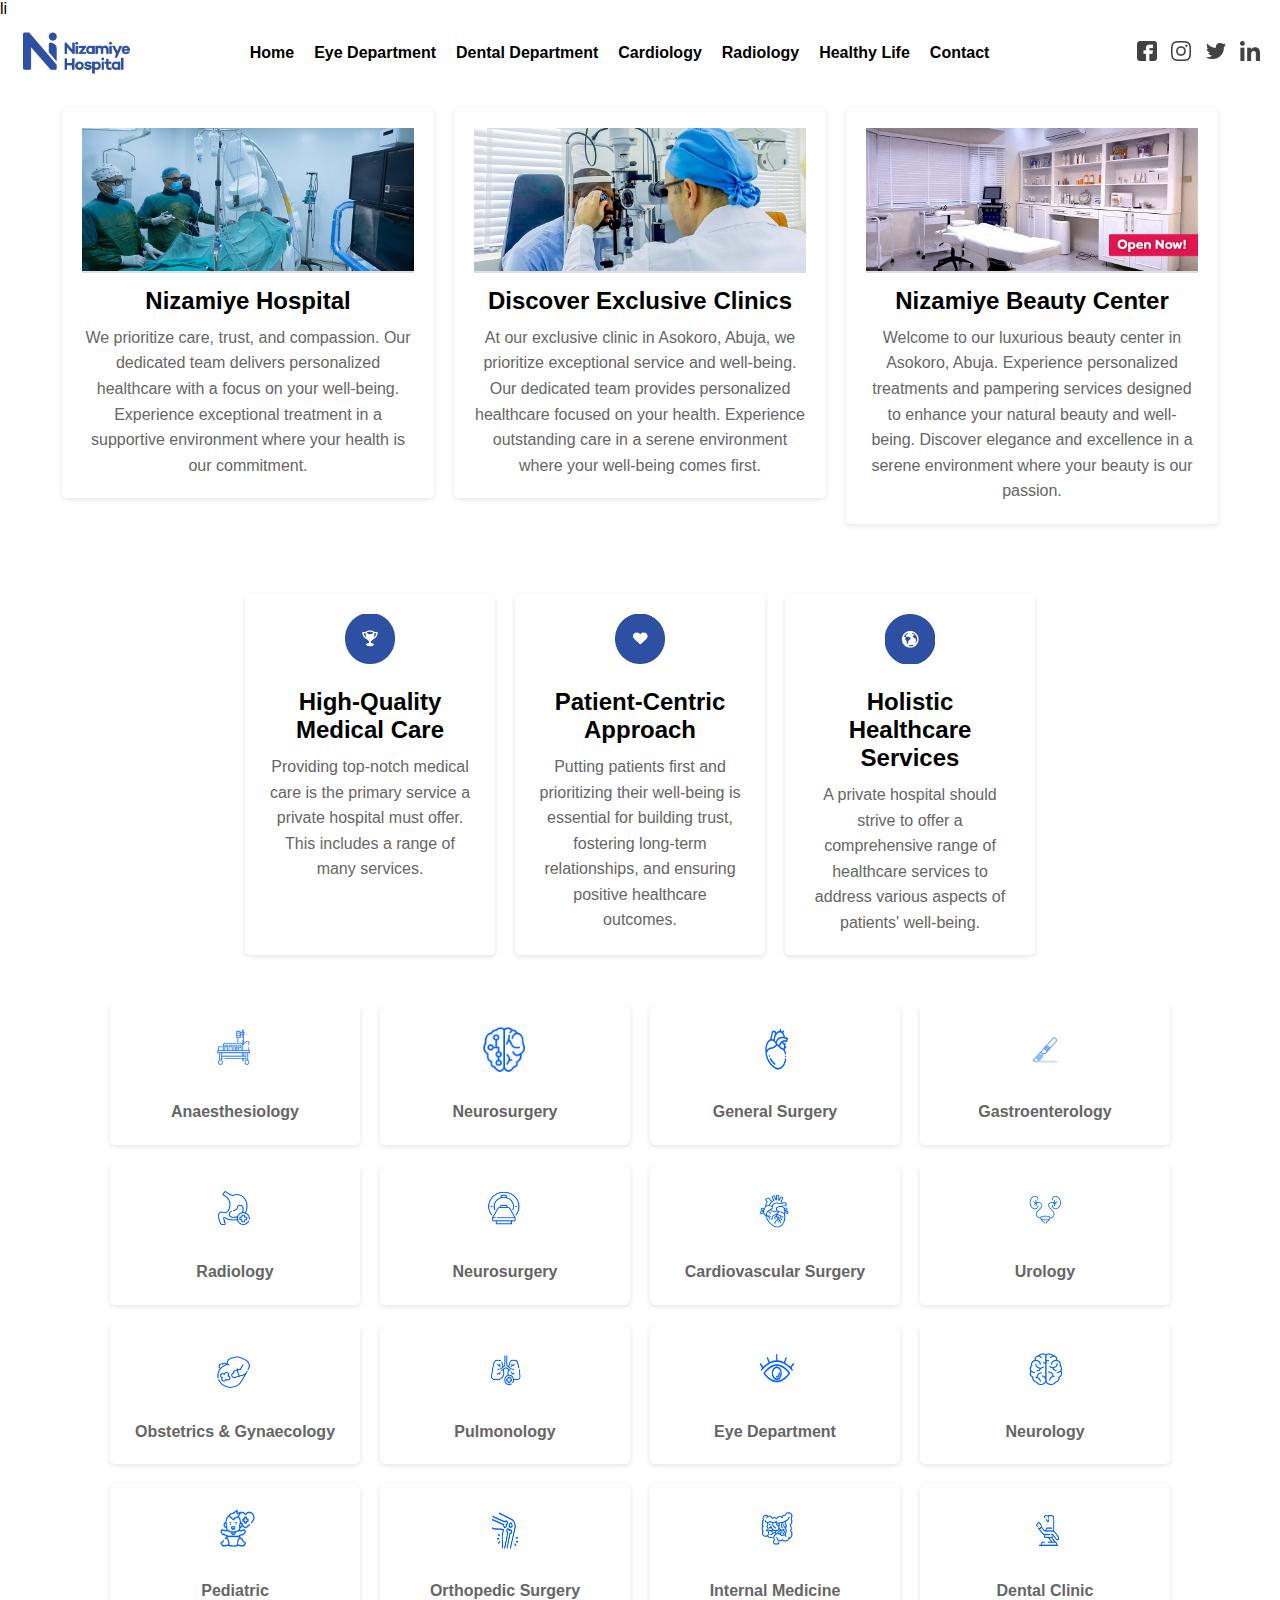
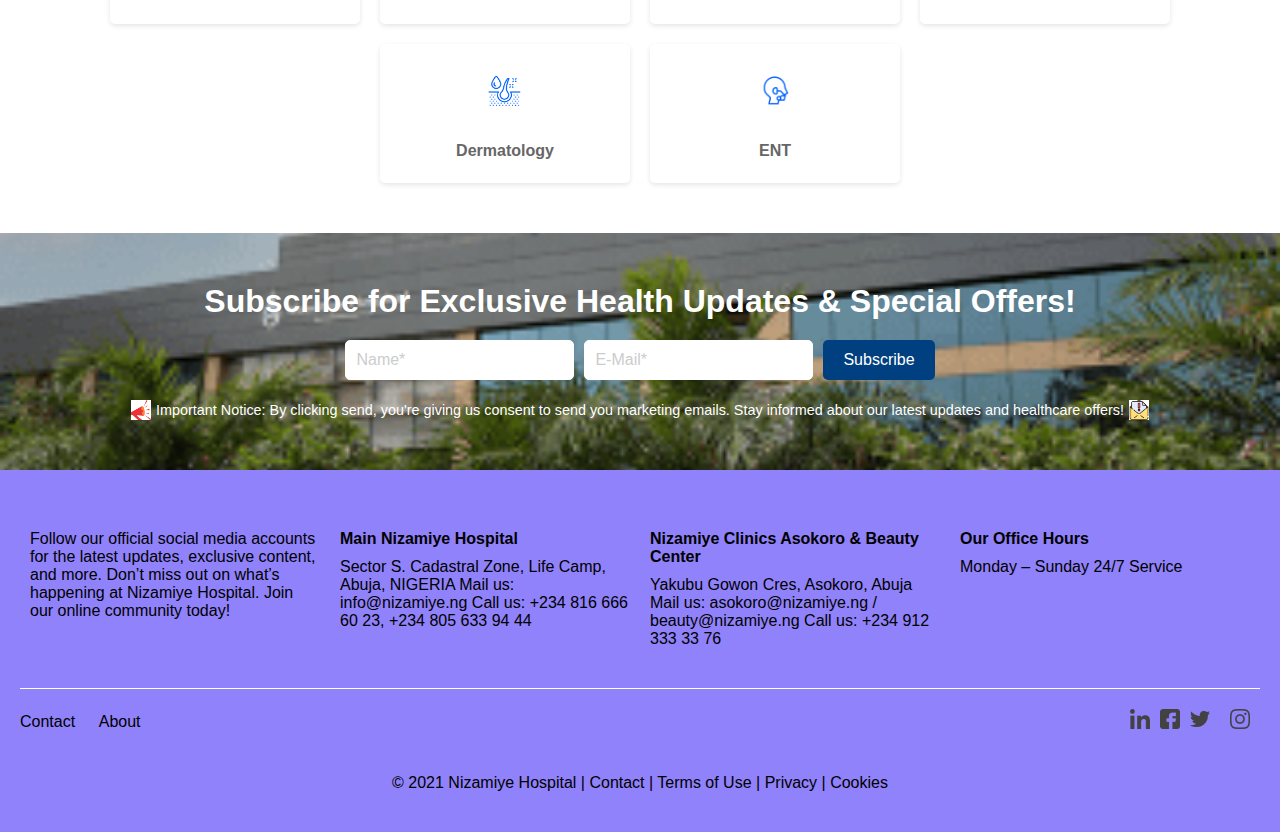
==== commit dba8c2e0: "merged" ====
--- a/index.html
+++ b/index.html
@@ -9,6 +9,9 @@
   <link rel="stylesheet" href="nav.css">
   <link rel="stylesheet" href="footer.css">
   <link rel="stylesheet" href="home.css">
+  <!-- <link rel="stylesheet" href="dental.css">
+  <link rel="stylesheet" href="jeph.css"> -->
+  li
 </head>
 
 <body>
--- a/dental.css
+++ b/dental.css
@@ -0,0 +1,123 @@
+* {
+    padding: 0;
+    margin: 0;
+    box-sizing: 0;
+}
+body {
+    font-family: Arial, Helvetica, sans-serif;
+}
+.clinic {
+    display: flex;
+    flex-direction: column;
+    height: 110px;
+    padding:3% 0% 0% 5% ;
+    gap: 5px;
+    margin: 1% 0% 1% 0%;
+    background-color: rgb(0,148,130);
+    color: white;
+}
+.Billing_ctn {
+    display: flex;
+    flex-direction: row;
+    flex-wrap: wrap;
+    justify-content: center;
+    width: 97% ;
+}
+.Allbilling {
+    display: flex;
+    flex-direction: column;
+    flex-wrap: wrap;
+    width: 70%;
+}
+.Welcome {
+    display: flex;
+    flex-direction: column;
+    line-height: 30px;
+    padding-left: 4%;
+}
+.Why {
+    display: flex;
+    flex-direction: column;
+    width: 14%;
+    gap: 20px;
+    background-color: white;
+    padding-left: 1.%;
+}
+h3 {
+    border-bottom: 1px solid gray;
+}
+.p_one {
+    border-bottom: 1px solid gray;
+}
+.EX {
+    display: flex;
+    flex-direction: row;
+    flex-wrap: wrap;
+    width: 95%;
+    gap:3%;
+    margin-top: 2%;
+    justify-content: center;
+    background-color: rgb(248,248,248);
+}
+.Choose {
+    display: flex;
+    flex-direction: column;
+    width: 75%;
+    gap: 35px;
+}
+.can {
+    display: flex;
+    padding: 3% 0% 1% 3%;
+    line-height: 30px;
+}
+.Team {
+    display: flex;
+    flex-direction: column;
+    padding: 3% 0% 1% 3%;
+    line-height: 30px;
+    width: 50%;
+}
+.Team img {
+    width: 100%;
+}
+.two {
+    font-size: x-small;
+    padding-left: 5%;
+}
+.Rightside {
+    display: flex;
+    flex-direction: column;
+    flex-wrap: wrap;
+    width: 30%;
+    gap: 10%;  
+}
+.search {
+    display: flex;
+    height: 5%;
+    width: 400px;
+}
+.search input {
+    width: 100%;
+}
+.search button {
+    width: 30%;
+    background-color: black;
+    color: white;
+}
+.Healthy {
+    display: flex;
+    gap: 5px;
+    align-items: center;
+}
+hr {
+    width: 60%; 
+}
+.img1 img {
+    width: 90%;
+}
+.img2 img {
+    width: 100%;
+}
+.pic {
+    display: flex;
+}--- a/jeph.css
+++ b/jeph.css
@@ -0,0 +1,127 @@
+*{margin: 0%;padding: 0%;}
+body{background-color: rgb(90, 88, 88);}
+.section1{background-image: url(./Images/background\ img.jpg);background-size: cover;height: 500px;}
+.h1{text-align: center;color: rgb(0, 0, 0);top: 50%;right: 30%;position: relative;font-size: 30px;}
+.colu1{margin-left: 300px;}
+.coll0{text-align: center;width: 100%;align-self: center;margin-top: 20px;margin-bottom: 20px;}
+.section3{width: 100%;display: flex;justify-content: center;height: 400px;gap: 20px;margin-bottom: 20px;}
+.coll1{background-image: url(./Images/img01.webp);width: 60%;}
+.text1{margin-top: 320px;color: rgb(7, 7, 7);}
+.coll2{background-image: url(./Images/img9.jpg);width: 40%;background-size: cover;}
+.text2{margin-top: 300px;color: rgb(110, 109, 109);}
+.section4{width: 100%;display: flex;justify-content: center;height: 400px;gap: 20px;margin-bottom: 20px;}
+.text3{margin-top: 300px;color: rgb(8, 8, 8);}
+.coll4{background-image: url(./Images/img10.avif);width: 40%;}
+.text4{margin-top: 300px;color: rgb(253, 252, 252);}
+.coll5{background-image: url(./Images/img3.jpg);width: 60%;}
+.section5{width: 100%;display: flex;justify-content: center;height: 300px;gap: 20px;margin-bottom: 30px;}
+.text5{margin-top: 200px;color: rgb(245, 244, 244);}
+.coll6{background-image: url(./Images/img5.jpg);width: 33.3%;}
+.text6{margin-top: 200px;color: rgb(255, 255, 255);}
+.coll7{background-image: url(./Images/img6.jpg);width: 33.3%;background-repeat: no-repeat;height: 300px;}
+.text7{margin-top: 200px;color: rgb(255, 255, 255);}
+.coll8{background-image: url(./Images/img7.jpg);width: 33.3%; background-size: cover;}
+.section6{background-image: url(./Images/img1.jpg);background-size:cover;height: 500px;background-repeat: no-repeat;}
+.button1{text-align: center;color: rgb(0, 0, 0);top: 80%;left: 0%;position: relative;font-size: 30px;}
+.section7{width: 100%;margin-bottom: 30px;align-items: center;justify-content: center;display: flex;}
+.section8{width: 100%;margin-bottom: 30px;align-items: center;display: flex;gap: 30px;align-items: normal;}
+.img1{width: 50%;}
+.img2{width: 50%;}
+.tsect{align-items: center;justify-content: center;display: flex;gap: 30px;margin-bottom: 30px;}
+.b1{align-self: center;}
+.b2{align-self: center;}
+.footer {
+    background-color: rgb(144, 130, 250);
+    padding: 40px 20px;
+}
+
+.footer-top {
+    display: flex;
+    justify-content: space-between;
+    flex-wrap: wrap;
+}
+
+.footer-col {
+    flex: 1;
+    min-width: 150px;
+    margin: 20px 10px;
+}
+
+.footer-col h3 {
+    font-size: 16px;
+    margin-bottom: 10px;
+}
+
+.footer-col ul {
+    list-style: none;
+    padding: 0;
+}
+
+.footer-col ul li {
+    margin-bottom: 8px;
+}
+
+.footer-col ul li a {
+    text-decoration: none;
+    color: black;
+}
+
+.footer-col ul li a:hover {
+    text-decoration: underline;
+}
+
+.footer-bottom {
+    display: flex;
+    justify-content: space-between;
+    align-items: center;
+    border-top: 1px solid white;
+    padding-top: 20px;
+    margin-top: 20px;
+    width: 100%;
+    gap: 20px;
+
+}
+
+.footer-links a {
+
+
+    margin-right: 20px;
+    text-decoration: none;
+    color: black;
+    left: 20px;
+}
+
+
+
+/* .footer-links a:hover {
+    text-decoration: underline;
+} */
+
+.footer-social {
+    display: flex;
+    margin-right: 10px;
+    font-size: 20px;
+    color: black;
+    gap: 10px;
+
+}
+
+.soc {
+    width: 20px;
+
+}
+.footer-legal {
+    text-align: center;
+    border-top: 1px solid #white;
+    padding-top: 20px;
+    margin-top: 20px;
+}
+.footer-legal a {
+    text-decoration: none;
+    color: black;
+}
+
+.footer-legal a:hover {
+    text-decoration: underline;
+}
+
